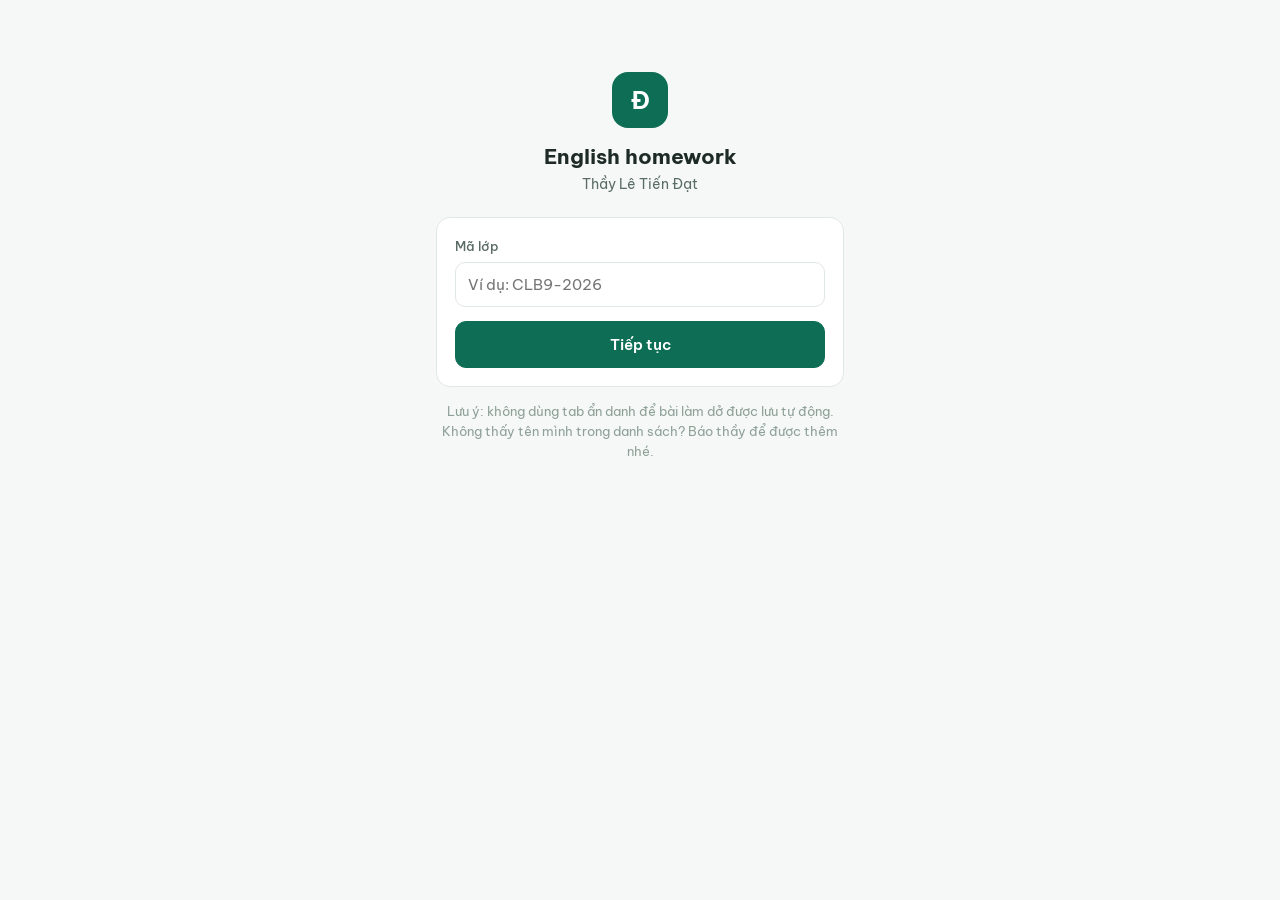
==== frontend/index.html @ b91a749e "Add files via upload" ====
<!DOCTYPE html>
<html lang="vi">
<head>
<meta charset="UTF-8">
<meta name="viewport" content="width=device-width, initial-scale=1">
<title>English Homework — Đăng nhập</title>
<link rel="preconnect" href="https://fonts.googleapis.com">
<link href="https://fonts.googleapis.com/css2?family=Be+Vietnam+Pro:wght@400;500;600;700&display=swap" rel="stylesheet">
<link rel="stylesheet" href="style.css">
</head>
<body>
<div class="khung" style="max-width:440px;padding-top:8vh">
  <div style="text-align:center;margin-bottom:22px">
    <div class="logo" style="width:56px;height:56px;font-size:24px;border-radius:16px;margin:0 auto 12px">Đ</div>
    <h1 style="font-size:21px;font-weight:700">English homework</h1>
    <p style="font-size:13.5px;color:var(--phu)">Thầy Lê Tiến Đạt</p>
  </div>

  <div class="bao-loi" id="baoLoi"></div>

  <div class="the" id="buoc1">
    <div class="nhom">
      <label for="maLop">Mã lớp</label>
      <input type="text" id="maLop" placeholder="Ví dụ: CLB9-2026" autocomplete="off" autocapitalize="characters">
    </div>
    <button class="nut nut-chinh nut-rong" id="nutTiepTuc">Tiếp tục</button>
  </div>

  <div class="the" id="buoc2" style="display:none">
    <p style="font-weight:600;margin-bottom:12px" id="tenLopHien"></p>
    <div class="nhom">
      <label for="chonTen">Chọn tên của em</label>
      <select id="chonTen"></select>
    </div>
    <button class="nut nut-chinh nut-rong" id="nutVaoLop">Vào lớp</button>
    <button class="nut nut-rong" style="margin-top:8px" onclick="location.reload()">Nhập lại mã lớp</button>
  </div>

  <p style="font-size:12.5px;color:var(--mo);text-align:center;margin-top:14px">
    Lưu ý: không dùng tab ẩn danh để bài làm dở được lưu tự động.<br>
    Không thấy tên mình trong danh sách? Báo thầy để được thêm nhé.
  </p>
</div>

<script src="config.js"></script>
<script src="app.js"></script>
<script>
let dsHS = [], lopInfo = null;
const phienCu = getPhien();
if (phienCu) location.href = 'dashboard.html';

document.getElementById('nutTiepTuc').addEventListener('click', async () => {
  const maLop = document.getElementById('maLop').value.trim();
  if (!maLop) { baoLoi('Em nhập mã lớp trước nhé.'); return; }
  baoLoi('');
  const nut = document.getElementById('nutTiepTuc');
  nut.disabled = true; nut.textContent = 'Đang kiểm tra...';
  const r = await callAPI({ action: 'loginLop', maLop });
  nut.disabled = false; nut.textContent = 'Tiếp tục';
  if (!r.ok) { baoLoi(r.error); return; }
  lopInfo = r; dsHS = r.dsHocSinh;
  document.getElementById('tenLopHien').textContent = r.tenLop;
  document.getElementById('chonTen').innerHTML =
    '<option value="">— Chọn tên —</option>' +
    dsHS.map(h => `<option value="${h.id}">${esc(h.hoTen)}${h.stt ? ' (STT ' + h.stt + ')' : ''}</option>`).join('');
  document.getElementById('buoc1').style.display = 'none';
  document.getElementById('buoc2').style.display = 'block';
});
document.getElementById('maLop').addEventListener('keydown', e => {
  if (e.key === 'Enter') document.getElementById('nutTiepTuc').click();
});

document.getElementById('nutVaoLop').addEventListener('click', () => {
  const id = document.getElementById('chonTen').value;
  if (!id) { baoLoi('Em chọn tên của mình trong danh sách nhé.'); return; }
  const hs = dsHS.find(h => h.id === id);
  setPhien({ lopID: lopInfo.lopID, tenLop: lopInfo.tenLop, hocSinhID: id, hoTen: hs.hoTen });
  location.href = 'dashboard.html';
});
</script>
</body>
</html>
---- frontend/style.css ----
:root{
  --xanh:#0E6E55; --xanh-dam:#0A523F; --xanh-nhat:#E3F3ED; --xanh-vien:#BFE2D5;
  --nen:#F5F8F6; --the:#FFFFFF; --chu:#1D2A25; --phu:#5A6B64; --mo:#8FA099;
  --vien:#E0E8E4; --vang:#9A6B0E; --vang-nhat:#FBF1DA; --do:#B3372F; --do-nhat:#FBE9E7;
  --bo:14px;
}
*{box-sizing:border-box;margin:0;padding:0}
body{font-family:'Be Vietnam Pro',system-ui,sans-serif;background:var(--nen);color:var(--chu);
  font-size:15px;line-height:1.6;-webkit-font-smoothing:antialiased}
.khung{max-width:680px;margin:0 auto;padding:16px}
.khung-rong{max-width:1020px;margin:0 auto;padding:16px}

.dau-trang{display:flex;align-items:center;gap:10px;padding:6px 0 16px}
.logo{width:38px;height:38px;border-radius:11px;background:var(--xanh);color:#fff;
  display:flex;align-items:center;justify-content:center;font-weight:700;font-size:17px;flex:none}
.dau-trang h1{font-size:17px;font-weight:600}
.dau-trang p{font-size:12.5px;color:var(--phu)}

.the{background:var(--the);border:1px solid var(--vien);border-radius:var(--bo);padding:18px;margin-bottom:12px}
.the-nhan{border-left:4px solid var(--xanh);border-radius:0 var(--bo) var(--bo) 0}

label{display:block;font-size:13px;color:var(--phu);margin-bottom:5px;font-weight:500}
input[type=text],input[type=number],input[type=datetime-local],select,textarea{
  width:100%;padding:10px 12px;border:1.5px solid var(--vien);border-radius:10px;
  font:inherit;font-size:14.5px;background:#fff;color:var(--chu);transition:border-color .15s}
input:focus,select:focus,textarea:focus{outline:none;border-color:var(--xanh);box-shadow:0 0 0 3px var(--xanh-nhat)}
textarea{resize:vertical}
.nhom{margin-bottom:14px}

.nut{display:inline-flex;align-items:center;justify-content:center;gap:6px;padding:11px 18px;
  border-radius:11px;border:1.5px solid var(--vien);background:#fff;color:var(--chu);
  font:inherit;font-size:14.5px;font-weight:600;cursor:pointer;transition:.15s;text-decoration:none}
.nut:hover{border-color:var(--xanh);color:var(--xanh)}
.nut:active{transform:scale(.98)}
.nut-chinh{background:var(--xanh);border-color:var(--xanh);color:#fff}
.nut-chinh:hover{background:var(--xanh-dam);color:#fff}
.nut-nho{padding:6px 12px;font-size:13px;border-radius:9px}
.nut-rong{width:100%}
.nut:disabled{opacity:.55;cursor:not-allowed}

.nhan{display:inline-block;font-size:11.5px;font-weight:600;padding:3px 10px;border-radius:20px;white-space:nowrap}
.nhan-xanh{background:var(--xanh-nhat);color:var(--xanh-dam)}
.nhan-vang{background:var(--vang-nhat);color:var(--vang)}
.nhan-do{background:var(--do-nhat);color:var(--do)}
.nhan-xam{background:#EEF1EF;color:var(--phu)}

.hang-bai{display:flex;justify-content:space-between;align-items:center;gap:10px;
  padding:13px 14px;border:1px solid var(--vien);border-radius:12px;margin-bottom:9px;
  background:var(--the);cursor:pointer;transition:.15s;text-decoration:none;color:inherit}
.hang-bai:hover{border-color:var(--xanh-vien);box-shadow:0 2px 8px rgba(14,110,85,.07)}
.hang-bai b{font-size:14.5px;font-weight:600;display:block}
.hang-bai small{font-size:12.5px;color:var(--phu)}

.bao-loi{background:var(--do-nhat);color:var(--do);border-radius:10px;padding:10px 14px;
  font-size:13.5px;margin-bottom:12px;display:none}
.bao-ok{background:var(--xanh-nhat);color:var(--xanh-dam);border-radius:10px;padding:10px 14px;
  font-size:13.5px;margin-bottom:12px;display:none}
.dang-tai{text-align:center;color:var(--phu);padding:30px 0;font-size:14px}
.dang-tai::before{content:'';display:inline-block;width:18px;height:18px;margin-right:8px;
  vertical-align:-4px;border:2.5px solid var(--xanh-nhat);border-top-color:var(--xanh);
  border-radius:50%;animation:xoay .8s linear infinite}
@keyframes xoay{to{transform:rotate(360deg)}}
@media (prefers-reduced-motion:reduce){.dang-tai::before{animation:none}}

/* Trang làm bài */
.thanh-thi{position:sticky;top:0;z-index:10;background:var(--nen);padding:10px 0;
  display:flex;justify-content:space-between;align-items:center;gap:10px;border-bottom:1px solid var(--vien);margin-bottom:14px}
.dong-ho{font-weight:700;font-size:15px;background:var(--vang-nhat);color:var(--vang);
  padding:7px 14px;border-radius:20px}
.dong-ho.gap{background:var(--do-nhat);color:var(--do)}
.tieu-de-phan{font-size:12px;font-weight:700;color:var(--xanh);text-transform:uppercase;
  letter-spacing:.06em;margin:22px 0 4px}
.huong-dan{font-size:13.5px;color:var(--phu);font-style:italic;margin-bottom:12px}
.doan-van{background:var(--xanh-nhat);border:1px solid var(--xanh-vien);border-radius:12px;
  padding:16px;font-size:14.5px;margin-bottom:14px;white-space:pre-wrap}
.cau{margin-bottom:18px}
.cau-de{font-size:15px;margin-bottom:9px}
.cau-de .stt{font-weight:700;color:var(--xanh)}
.lua-chon{display:flex;align-items:flex-start;gap:10px;padding:10px 13px;border:1.5px solid var(--vien);
  border-radius:11px;margin-bottom:7px;cursor:pointer;transition:.12s;background:#fff}
.lua-chon:hover{border-color:var(--xanh-vien)}
.lua-chon.chon{border-color:var(--xanh);background:var(--xanh-nhat)}
.lua-chon input{margin-top:4px;accent-color:var(--xanh)}
.lua-chon .chucai{font-weight:700;color:var(--xanh);flex:none}
.tu-khoa{font-size:12px;font-weight:700;background:var(--xanh-nhat);color:var(--xanh-dam);
  padding:2px 9px;border-radius:16px;margin-left:6px}

/* Kết quả */
.o-diem{display:grid;grid-template-columns:repeat(auto-fit,minmax(120px,1fr));gap:10px;margin-bottom:16px}
.o-diem>div{background:var(--the);border:1px solid var(--vien);border-radius:12px;padding:13px;text-align:center}
.o-diem small{font-size:12px;color:var(--phu);display:block}
.o-diem b{font-size:24px;font-weight:700;color:var(--xanh)}
.kq-cau{padding:12px 14px;border:1px solid var(--vien);border-radius:12px;margin-bottom:9px;background:var(--the)}
.kq-cau.dung{border-left:4px solid var(--xanh)}
.kq-cau.sai{border-left:4px solid var(--do)}
.kq-cau.cho{border-left:4px solid var(--vang)}
.giai-thich{background:var(--nen);border-radius:9px;padding:9px 12px;font-size:13.5px;color:var(--phu);margin-top:8px}

/* Panel giáo viên */
.tab-thanh{display:flex;gap:6px;flex-wrap:wrap;margin-bottom:16px}
.tab-nut{padding:9px 16px;border-radius:20px;border:1.5px solid var(--vien);background:#fff;
  font:inherit;font-size:13.5px;font-weight:600;cursor:pointer;color:var(--phu)}
.tab-nut.mo{background:var(--xanh);border-color:var(--xanh);color:#fff}
.bang{width:100%;border-collapse:collapse;font-size:13.5px}
.bang th{text-align:left;padding:9px 10px;color:var(--phu);font-size:12px;font-weight:600;
  border-bottom:1.5px solid var(--vien);text-transform:uppercase;letter-spacing:.04em}
.bang td{padding:10px;border-bottom:1px solid var(--vien);vertical-align:top}
.bang tr:hover td{background:var(--nen)}
.luoi-2{display:grid;grid-template-columns:repeat(auto-fit,minmax(220px,1fr));gap:12px}
.thanh-lap{position:sticky;bottom:0;background:var(--the);border:1px solid var(--xanh-vien);
  border-radius:12px;padding:12px 16px;display:flex;justify-content:space-between;align-items:center;
  gap:10px;flex-wrap:wrap;box-shadow:0 -4px 16px rgba(14,110,85,.08);margin-top:12px}
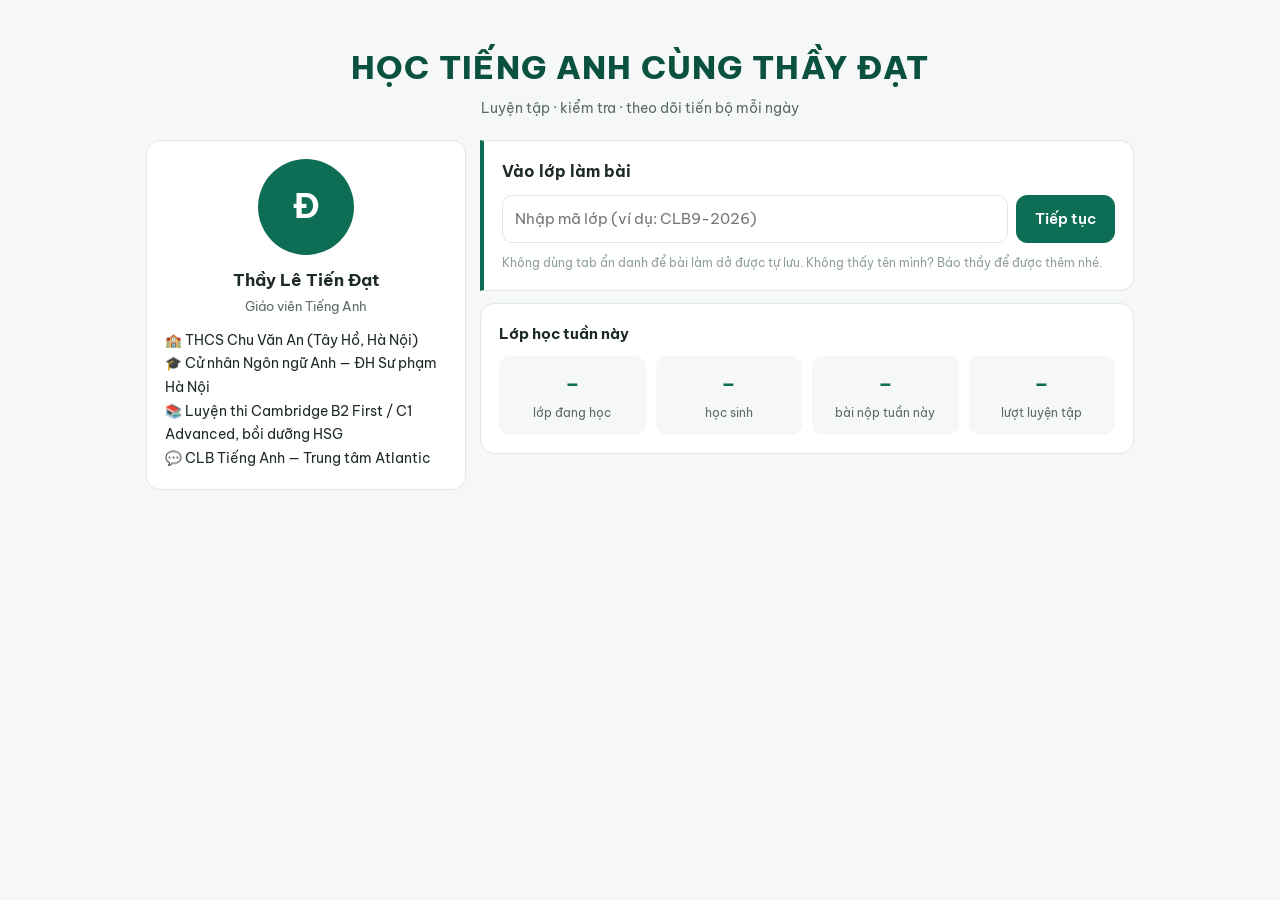
==== commit 03bc00d9: "Add files via upload" ====
--- a/frontend/index.html
+++ b/frontend/index.html
@@ -3,51 +3,97 @@
 <head>
 <meta charset="UTF-8">
 <meta name="viewport" content="width=device-width, initial-scale=1">
-<title>English Homework — Đăng nhập</title>
-<link rel="preconnect" href="https://fonts.googleapis.com">
-<link href="https://fonts.googleapis.com/css2?family=Be+Vietnam+Pro:wght@400;500;600;700&display=swap" rel="stylesheet">
+<title>Học tiếng Anh cùng thầy Đạt</title>
+<link href="https://fonts.googleapis.com/css2?family=Be+Vietnam+Pro:wght@400;500;600;700;800&display=swap" rel="stylesheet">
 <link rel="stylesheet" href="style.css">
+<style>
+.banner{text-align:center;padding:26px 12px 20px}
+.banner h1{font-size:clamp(20px,4.5vw,32px);font-weight:800;letter-spacing:.04em;color:var(--xanh-dam);text-transform:uppercase}
+.banner p{color:var(--phu);font-size:14px;margin-top:4px}
+.hai-cot{display:grid;gap:14px;align-items:start}
+@media(min-width:820px){.hai-cot{grid-template-columns:320px 1fr}}
+.anh-gv{width:96px;height:96px;border-radius:50%;object-fit:cover;border:3px solid var(--xanh-nhat);display:block;margin:0 auto 12px}
+.anh-thay-chu{width:96px;height:96px;border-radius:50%;background:var(--xanh);color:#fff;display:flex;align-items:center;justify-content:center;font-size:34px;font-weight:700;margin:0 auto 12px}
+.o-so{display:grid;grid-template-columns:repeat(auto-fit,minmax(110px,1fr));gap:10px}
+.o-so>div{background:var(--nen);border-radius:11px;padding:11px;text-align:center}
+.o-so b{font-size:21px;color:var(--xanh);display:block}
+.o-so small{font-size:11.5px;color:var(--phu)}
+.tb-dong{display:flex;gap:9px;padding:9px 0;border-bottom:1px solid var(--vien);font-size:13.5px}
+.tb-dong:last-child{border:none}
+</style>
 </head>
 <body>
-<div class="khung" style="max-width:440px;padding-top:8vh">
-  <div style="text-align:center;margin-bottom:22px">
-    <div class="logo" style="width:56px;height:56px;font-size:24px;border-radius:16px;margin:0 auto 12px">Đ</div>
-    <h1 style="font-size:21px;font-weight:700">English homework</h1>
-    <p style="font-size:13.5px;color:var(--phu)">Thầy Lê Tiến Đạt</p>
+<div class="khung-rong">
+  <div class="banner">
+    <h1>Học tiếng Anh cùng thầy Đạt</h1>
+    <p>Luyện tập · kiểm tra · theo dõi tiến bộ mỗi ngày</p>
   </div>
-
   <div class="bao-loi" id="baoLoi"></div>
 
-  <div class="the" id="buoc1">
-    <div class="nhom">
-      <label for="maLop">Mã lớp</label>
-      <input type="text" id="maLop" placeholder="Ví dụ: CLB9-2026" autocomplete="off" autocapitalize="characters">
+  <div class="hai-cot">
+    <!-- CỘT TRÁI: GIÁO VIÊN -->
+    <div class="the" style="text-align:center">
+      <img class="anh-gv" src="anh-thay.jpg" alt="Thầy Lê Tiến Đạt"
+        onerror="this.outerHTML='&lt;div class=&quot;anh-thay-chu&quot;&gt;Đ&lt;/div&gt;'">
+      <b style="font-size:16.5px">Thầy Lê Tiến Đạt</b>
+      <p style="font-size:13px;color:var(--phu);margin:3px 0 12px">Giáo viên Tiếng Anh</p>
+      <div style="text-align:left;font-size:13.5px;color:var(--chu);line-height:1.75">
+        <p>🏫 THCS Chu Văn An (Tây Hồ, Hà Nội)</p>
+        <p>🎓 Cử nhân Ngôn ngữ Anh — ĐH Sư phạm Hà Nội</p>
+        <p>📚 Luyện thi Cambridge B2 First / C1 Advanced, bồi dưỡng HSG</p>
+        <p>💬 CLB Tiếng Anh — Trung tâm Atlantic</p>
+      </div>
     </div>
-    <button class="nut nut-chinh nut-rong" id="nutTiepTuc">Tiếp tục</button>
+
+    <!-- CỘT PHẢI -->
+    <div>
+      <!-- ĐĂNG NHẬP -->
+      <div class="the the-nhan">
+        <b style="font-size:15.5px;display:block;margin-bottom:12px">Vào lớp làm bài</b>
+        <div id="buoc1">
+          <div style="display:flex;gap:8px;flex-wrap:wrap">
+            <input type="text" id="maLop" placeholder="Nhập mã lớp (ví dụ: CLB9-2026)"
+              autocomplete="off" autocapitalize="characters" style="flex:1;min-width:180px">
+            <button class="nut nut-chinh" id="nutTiepTuc">Tiếp tục</button>
+          </div>
+        </div>
+        <div id="buoc2" style="display:none">
+          <p style="font-weight:600;margin-bottom:10px" id="tenLopHien"></p>
+          <div style="display:flex;gap:8px;flex-wrap:wrap">
+            <select id="chonTen" style="flex:1;min-width:180px"></select>
+            <button class="nut nut-chinh" id="nutVaoLop">Vào lớp</button>
+            <button class="nut" onclick="location.reload()">Nhập lại</button>
+          </div>
+        </div>
+        <p style="font-size:12px;color:var(--mo);margin-top:10px">
+          Không dùng tab ẩn danh để bài làm dở được tự lưu. Không thấy tên mình? Báo thầy để được thêm nhé.</p>
+      </div>
+
+      <!-- THÔNG BÁO -->
+      <div class="the" id="khungTB" style="display:none">
+        <b style="font-size:15px;display:block;margin-bottom:6px">📣 Thông báo từ thầy</b>
+        <div id="dsTB"></div>
+      </div>
+
+      <!-- SỐ LIỆU TUẦN -->
+      <div class="the">
+        <b style="font-size:15px;display:block;margin-bottom:10px">Lớp học tuần này</b>
+        <div class="o-so" id="oSo">
+          <div><b>–</b><small>lớp đang học</small></div>
+          <div><b>–</b><small>học sinh</small></div>
+          <div><b>–</b><small>bài nộp tuần này</small></div>
+          <div><b>–</b><small>lượt luyện tập</small></div>
+        </div>
+      </div>
+    </div>
   </div>
-
-  <div class="the" id="buoc2" style="display:none">
-    <p style="font-weight:600;margin-bottom:12px" id="tenLopHien"></p>
-    <div class="nhom">
-      <label for="chonTen">Chọn tên của em</label>
-      <select id="chonTen"></select>
-    </div>
-    <button class="nut nut-chinh nut-rong" id="nutVaoLop">Vào lớp</button>
-    <button class="nut nut-rong" style="margin-top:8px" onclick="location.reload()">Nhập lại mã lớp</button>
-  </div>
-
-  <p style="font-size:12.5px;color:var(--mo);text-align:center;margin-top:14px">
-    Lưu ý: không dùng tab ẩn danh để bài làm dở được lưu tự động.<br>
-    Không thấy tên mình trong danh sách? Báo thầy để được thêm nhé.
-  </p>
 </div>
 
 <script src="config.js"></script>
 <script src="app.js"></script>
 <script>
 let dsHS = [], lopInfo = null;
-const phienCu = getPhien();
-if (phienCu) location.href = 'dashboard.html';
+if (getPhien()) location.href = 'dashboard.html';
 
 document.getElementById('nutTiepTuc').addEventListener('click', async () => {
   const maLop = document.getElementById('maLop').value.trim();
@@ -59,9 +105,8 @@
   nut.disabled = false; nut.textContent = 'Tiếp tục';
   if (!r.ok) { baoLoi(r.error); return; }
   lopInfo = r; dsHS = r.dsHocSinh;
-  document.getElementById('tenLopHien').textContent = r.tenLop;
-  document.getElementById('chonTen').innerHTML =
-    '<option value="">— Chọn tên —</option>' +
+  document.getElementById('tenLopHien').textContent = r.tenLop + ' — chọn tên của em:';
+  document.getElementById('chonTen').innerHTML = '<option value="">— Chọn tên —</option>' +
     dsHS.map(h => `<option value="${h.id}">${esc(h.hoTen)}${h.stt ? ' (STT ' + h.stt + ')' : ''}</option>`).join('');
   document.getElementById('buoc1').style.display = 'none';
   document.getElementById('buoc2').style.display = 'block';
@@ -69,7 +114,6 @@
 document.getElementById('maLop').addEventListener('keydown', e => {
   if (e.key === 'Enter') document.getElementById('nutTiepTuc').click();
 });
-
 document.getElementById('nutVaoLop').addEventListener('click', () => {
   const id = document.getElementById('chonTen').value;
   if (!id) { baoLoi('Em chọn tên của mình trong danh sách nhé.'); return; }
@@ -77,6 +121,26 @@
   setPhien({ lopID: lopInfo.lopID, tenLop: lopInfo.tenLop, hocSinhID: id, hoTen: hs.hoTen });
   location.href = 'dashboard.html';
 });
+
+// Nội dung động của trang chờ (không cần đăng nhập)
+(async () => {
+  const [tb, tq] = await Promise.all([
+    callAPI({ action: 'getThongBao' }), callAPI({ action: 'getTongQuan' })
+  ]);
+  if (tb.ok && tb.dsThongBao && tb.dsThongBao.length) {
+    document.getElementById('khungTB').style.display = 'block';
+    document.getElementById('dsTB').innerHTML = tb.dsThongBao.map(t =>
+      `<div class="tb-dong"><span style="color:var(--mo);flex:none">${fmtNgay(t.ngayDang).slice(0, 5)}</span>
+       <span>${esc(t.noiDung)}</span></div>`).join('');
+  }
+  if (tq.ok) {
+    document.getElementById('oSo').innerHTML = `
+      <div><b>${tq.soLop}</b><small>lớp đang học</small></div>
+      <div><b>${tq.soHS}</b><small>học sinh</small></div>
+      <div><b>${tq.baiNopTuan}</b><small>bài nộp tuần này</small></div>
+      <div><b>${tq.luotLuyenTuan}</b><small>lượt luyện tập</small></div>`;
+  }
+})();
 </script>
 </body>
 </html>
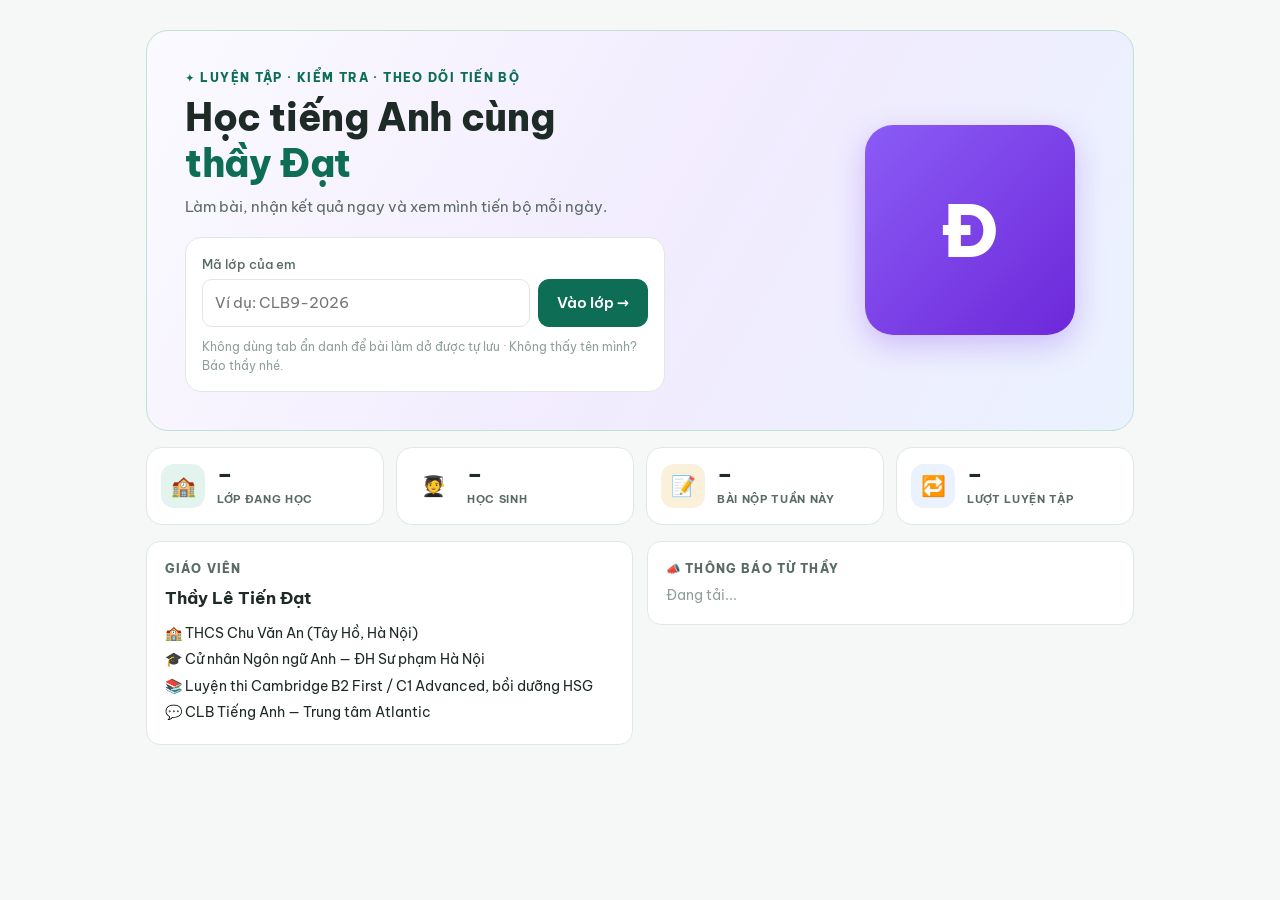
==== commit 9af80603: "Add files via upload" ====
--- a/frontend/index.html
+++ b/frontend/index.html
@@ -7,84 +7,98 @@
 <link href="https://fonts.googleapis.com/css2?family=Be+Vietnam+Pro:wght@400;500;600;700;800&display=swap" rel="stylesheet">
 <link rel="stylesheet" href="style.css">
 <style>
-.banner{text-align:center;padding:26px 12px 20px}
-.banner h1{font-size:clamp(20px,4.5vw,32px);font-weight:800;letter-spacing:.04em;color:var(--xanh-dam);text-transform:uppercase}
-.banner p{color:var(--phu);font-size:14px;margin-top:4px}
+.hero{background:linear-gradient(120deg,#FBFAFF 0%,#F1EBFE 55%,#EAF2FE 100%);
+  border:1px solid var(--xanh-vien);border-radius:22px;padding:30px;
+  display:grid;gap:24px;align-items:center;margin-bottom:16px;box-shadow:var(--bong)}
+@media(min-width:760px){.hero{grid-template-columns:1fr 250px;padding:38px}}
+.hero h1{font-size:clamp(24px,4.2vw,38px);font-weight:800;line-height:1.2;letter-spacing:-.01em}
+.hero h1 .nhan-mau{color:var(--xanh)}
+.hero .mo-ta{color:var(--phu);font-size:15px;margin:8px 0 18px}
+.khoi-anh{text-align:center}
+.anh-gv{width:210px;height:210px;border-radius:28px;object-fit:cover;
+  border:5px solid #fff;box-shadow:0 10px 30px rgba(124,58,237,.22)}
+.anh-thay-chu{width:210px;height:210px;border-radius:28px;margin:0 auto;
+  background:linear-gradient(135deg,#8B5CF6,#6D28D9);color:#fff;
+  display:flex;align-items:center;justify-content:center;font-size:72px;font-weight:800;
+  box-shadow:0 10px 30px rgba(124,58,237,.28)}
+.khoi-dn{background:#fff;border:1px solid var(--vien);border-radius:16px;padding:16px;
+  box-shadow:var(--bong);max-width:480px}
+.o-so{display:grid;grid-template-columns:repeat(auto-fit,minmax(150px,1fr));gap:12px;margin-bottom:16px}
+.o-so>div{background:var(--the);border:1px solid var(--vien);border-radius:16px;padding:14px;
+  display:flex;gap:12px;align-items:center;box-shadow:var(--bong)}
+.icon-o{width:44px;height:44px;border-radius:13px;flex:none;font-size:20px;
+  display:flex;align-items:center;justify-content:center}
+.o-so b{font-size:22px;font-weight:800;display:block;line-height:1.1}
+.o-so small{font-size:11px;color:var(--phu);text-transform:uppercase;letter-spacing:.06em;font-weight:700}
 .hai-cot{display:grid;gap:14px;align-items:start}
-@media(min-width:820px){.hai-cot{grid-template-columns:320px 1fr}}
-.anh-gv{width:96px;height:96px;border-radius:50%;object-fit:cover;border:3px solid var(--xanh-nhat);display:block;margin:0 auto 12px}
-.anh-thay-chu{width:96px;height:96px;border-radius:50%;background:var(--xanh);color:#fff;display:flex;align-items:center;justify-content:center;font-size:34px;font-weight:700;margin:0 auto 12px}
-.o-so{display:grid;grid-template-columns:repeat(auto-fit,minmax(110px,1fr));gap:10px}
-.o-so>div{background:var(--nen);border-radius:11px;padding:11px;text-align:center}
-.o-so b{font-size:21px;color:var(--xanh);display:block}
-.o-so small{font-size:11.5px;color:var(--phu)}
+@media(min-width:820px){.hai-cot{grid-template-columns:1fr 1fr}}
 .tb-dong{display:flex;gap:9px;padding:9px 0;border-bottom:1px solid var(--vien);font-size:13.5px}
 .tb-dong:last-child{border:none}
+.gt-dong{font-size:14px;line-height:1.9}
 </style>
 </head>
 <body>
 <div class="khung-rong">
-  <div class="banner">
-    <h1>Học tiếng Anh cùng thầy Đạt</h1>
-    <p>Luyện tập · kiểm tra · theo dõi tiến bộ mỗi ngày</p>
-  </div>
-  <div class="bao-loi" id="baoLoi"></div>
+  <div class="bao-loi" id="baoLoi" style="margin-top:14px"></div>
 
-  <div class="hai-cot">
-    <!-- CỘT TRÁI: GIÁO VIÊN -->
-    <div class="the" style="text-align:center">
+  <!-- HERO: tiêu đề + đăng nhập + ảnh giáo viên -->
+  <div class="hero" style="margin-top:14px">
+    <div>
+      <p style="font-size:11.5px;font-weight:800;color:var(--xanh);text-transform:uppercase;letter-spacing:.12em;margin-bottom:8px">
+        ✦ Luyện tập · kiểm tra · theo dõi tiến bộ</p>
+      <h1>Học tiếng Anh cùng<br><span class="nhan-mau">thầy Đạt</span></h1>
+      <p class="mo-ta">Làm bài, nhận kết quả ngay và xem mình tiến bộ mỗi ngày.</p>
+
+      <div class="khoi-dn">
+        <div id="buoc1">
+          <label for="maLop">Mã lớp của em</label>
+          <div style="display:flex;gap:8px;flex-wrap:wrap">
+            <input type="text" id="maLop" placeholder="Ví dụ: CLB9-2026"
+              autocomplete="off" autocapitalize="characters" style="flex:1;min-width:160px">
+            <button class="nut nut-chinh" id="nutTiepTuc">Vào lớp →</button>
+          </div>
+        </div>
+        <div id="buoc2" style="display:none">
+          <p style="font-weight:700;margin-bottom:10px;font-size:14px" id="tenLopHien"></p>
+          <div style="display:flex;gap:8px;flex-wrap:wrap">
+            <select id="chonTen" style="flex:1;min-width:160px"></select>
+            <button class="nut nut-chinh" id="nutVaoLop">Bắt đầu</button>
+            <button class="nut" onclick="location.reload()">Nhập lại</button>
+          </div>
+        </div>
+        <p style="font-size:12px;color:var(--mo);margin-top:10px;text-transform:none;letter-spacing:normal">
+          Không dùng tab ẩn danh để bài làm dở được tự lưu · Không thấy tên mình? Báo thầy nhé.</p>
+      </div>
+    </div>
+    <div class="khoi-anh">
       <img class="anh-gv" src="anh-thay.jpg" alt="Thầy Lê Tiến Đạt"
         onerror="this.outerHTML='&lt;div class=&quot;anh-thay-chu&quot;&gt;Đ&lt;/div&gt;'">
-      <b style="font-size:16.5px">Thầy Lê Tiến Đạt</b>
-      <p style="font-size:13px;color:var(--phu);margin:3px 0 12px">Giáo viên Tiếng Anh</p>
-      <div style="text-align:left;font-size:13.5px;color:var(--chu);line-height:1.75">
+    </div>
+  </div>
+
+  <!-- HÀNG SỐ LIỆU -->
+  <div class="o-so" id="oSo">
+    <div><span class="icon-o" style="background:var(--xanh-nhat)">🏫</span><span><b id="soLop">–</b><small>Lớp đang học</small></span></div>
+    <div><span class="icon-o" style="background:var(--luc-nhat)">🧑‍🎓</span><span><b id="soHS">–</b><small>Học sinh</small></span></div>
+    <div><span class="icon-o" style="background:var(--vang-nhat)">📝</span><span><b id="soNop">–</b><small>Bài nộp tuần này</small></span></div>
+    <div><span class="icon-o" style="background:#EAF2FE">🔁</span><span><b id="soLuyen">–</b><small>Lượt luyện tập</small></span></div>
+  </div>
+
+  <!-- GIỚI THIỆU + THÔNG BÁO -->
+  <div class="hai-cot">
+    <div class="the">
+      <p style="font-size:11.5px;font-weight:800;color:var(--phu);text-transform:uppercase;letter-spacing:.1em;margin-bottom:6px">Giáo viên</p>
+      <b style="font-size:17px">Thầy Lê Tiến Đạt</b>
+      <div class="gt-dong" style="margin-top:8px;color:var(--chu)">
         <p>🏫 THCS Chu Văn An (Tây Hồ, Hà Nội)</p>
         <p>🎓 Cử nhân Ngôn ngữ Anh — ĐH Sư phạm Hà Nội</p>
         <p>📚 Luyện thi Cambridge B2 First / C1 Advanced, bồi dưỡng HSG</p>
         <p>💬 CLB Tiếng Anh — Trung tâm Atlantic</p>
       </div>
     </div>
-
-    <!-- CỘT PHẢI -->
-    <div>
-      <!-- ĐĂNG NHẬP -->
-      <div class="the the-nhan">
-        <b style="font-size:15.5px;display:block;margin-bottom:12px">Vào lớp làm bài</b>
-        <div id="buoc1">
-          <div style="display:flex;gap:8px;flex-wrap:wrap">
-            <input type="text" id="maLop" placeholder="Nhập mã lớp (ví dụ: CLB9-2026)"
-              autocomplete="off" autocapitalize="characters" style="flex:1;min-width:180px">
-            <button class="nut nut-chinh" id="nutTiepTuc">Tiếp tục</button>
-          </div>
-        </div>
-        <div id="buoc2" style="display:none">
-          <p style="font-weight:600;margin-bottom:10px" id="tenLopHien"></p>
-          <div style="display:flex;gap:8px;flex-wrap:wrap">
-            <select id="chonTen" style="flex:1;min-width:180px"></select>
-            <button class="nut nut-chinh" id="nutVaoLop">Vào lớp</button>
-            <button class="nut" onclick="location.reload()">Nhập lại</button>
-          </div>
-        </div>
-        <p style="font-size:12px;color:var(--mo);margin-top:10px">
-          Không dùng tab ẩn danh để bài làm dở được tự lưu. Không thấy tên mình? Báo thầy để được thêm nhé.</p>
-      </div>
-
-      <!-- THÔNG BÁO -->
-      <div class="the" id="khungTB" style="display:none">
-        <b style="font-size:15px;display:block;margin-bottom:6px">📣 Thông báo từ thầy</b>
-        <div id="dsTB"></div>
-      </div>
-
-      <!-- SỐ LIỆU TUẦN -->
-      <div class="the">
-        <b style="font-size:15px;display:block;margin-bottom:10px">Lớp học tuần này</b>
-        <div class="o-so" id="oSo">
-          <div><b>–</b><small>lớp đang học</small></div>
-          <div><b>–</b><small>học sinh</small></div>
-          <div><b>–</b><small>bài nộp tuần này</small></div>
-          <div><b>–</b><small>lượt luyện tập</small></div>
-        </div>
-      </div>
+    <div class="the">
+      <p style="font-size:11.5px;font-weight:800;color:var(--phu);text-transform:uppercase;letter-spacing:.1em;margin-bottom:6px">📣 Thông báo từ thầy</p>
+      <div id="dsTB"><p style="font-size:13.5px;color:var(--mo)">Đang tải...</p></div>
     </div>
   </div>
 </div>
@@ -102,7 +116,7 @@
   const nut = document.getElementById('nutTiepTuc');
   nut.disabled = true; nut.textContent = 'Đang kiểm tra...';
   const r = await callAPI({ action: 'loginLop', maLop });
-  nut.disabled = false; nut.textContent = 'Tiếp tục';
+  nut.disabled = false; nut.textContent = 'Vào lớp →';
   if (!r.ok) { baoLoi(r.error); return; }
   lopInfo = r; dsHS = r.dsHocSinh;
   document.getElementById('tenLopHien').textContent = r.tenLop + ' — chọn tên của em:';
@@ -122,23 +136,20 @@
   location.href = 'dashboard.html';
 });
 
-// Nội dung động của trang chờ (không cần đăng nhập)
 (async () => {
   const [tb, tq] = await Promise.all([
     callAPI({ action: 'getThongBao' }), callAPI({ action: 'getTongQuan' })
   ]);
-  if (tb.ok && tb.dsThongBao && tb.dsThongBao.length) {
-    document.getElementById('khungTB').style.display = 'block';
-    document.getElementById('dsTB').innerHTML = tb.dsThongBao.map(t =>
+  document.getElementById('dsTB').innerHTML = (tb.ok && tb.dsThongBao && tb.dsThongBao.length)
+    ? tb.dsThongBao.map(t =>
       `<div class="tb-dong"><span style="color:var(--mo);flex:none">${fmtNgay(t.ngayDang).slice(0, 5)}</span>
-       <span>${esc(t.noiDung)}</span></div>`).join('');
-  }
+       <span>${esc(t.noiDung)}</span></div>`).join('')
+    : '<p style="font-size:13.5px;color:var(--mo)">Chưa có thông báo nào.</p>';
   if (tq.ok) {
-    document.getElementById('oSo').innerHTML = `
-      <div><b>${tq.soLop}</b><small>lớp đang học</small></div>
-      <div><b>${tq.soHS}</b><small>học sinh</small></div>
-      <div><b>${tq.baiNopTuan}</b><small>bài nộp tuần này</small></div>
-      <div><b>${tq.luotLuyenTuan}</b><small>lượt luyện tập</small></div>`;
+    document.getElementById('soLop').textContent = tq.soLop;
+    document.getElementById('soHS').textContent = tq.soHS;
+    document.getElementById('soNop').textContent = tq.baiNopTuan;
+    document.getElementById('soLuyen').textContent = tq.luotLuyenTuan;
   }
 })();
 </script>
--- a/frontend/style.css
+++ b/frontend/style.css
@@ -110,3 +110,7 @@
 .thanh-lap{position:sticky;bottom:0;background:var(--the);border:1px solid var(--xanh-vien);
   border-radius:12px;padding:12px 16px;display:flex;justify-content:space-between;align-items:center;
   gap:10px;flex-wrap:wrap;box-shadow:0 -4px 16px rgba(14,110,85,.08);margin-top:12px}
+
+/* Bút dạ highlight của học sinh */
+mark{background:#FFE79A;padding:0 2px;border-radius:3px;cursor:pointer}
+mark:hover{background:#FFD966}
